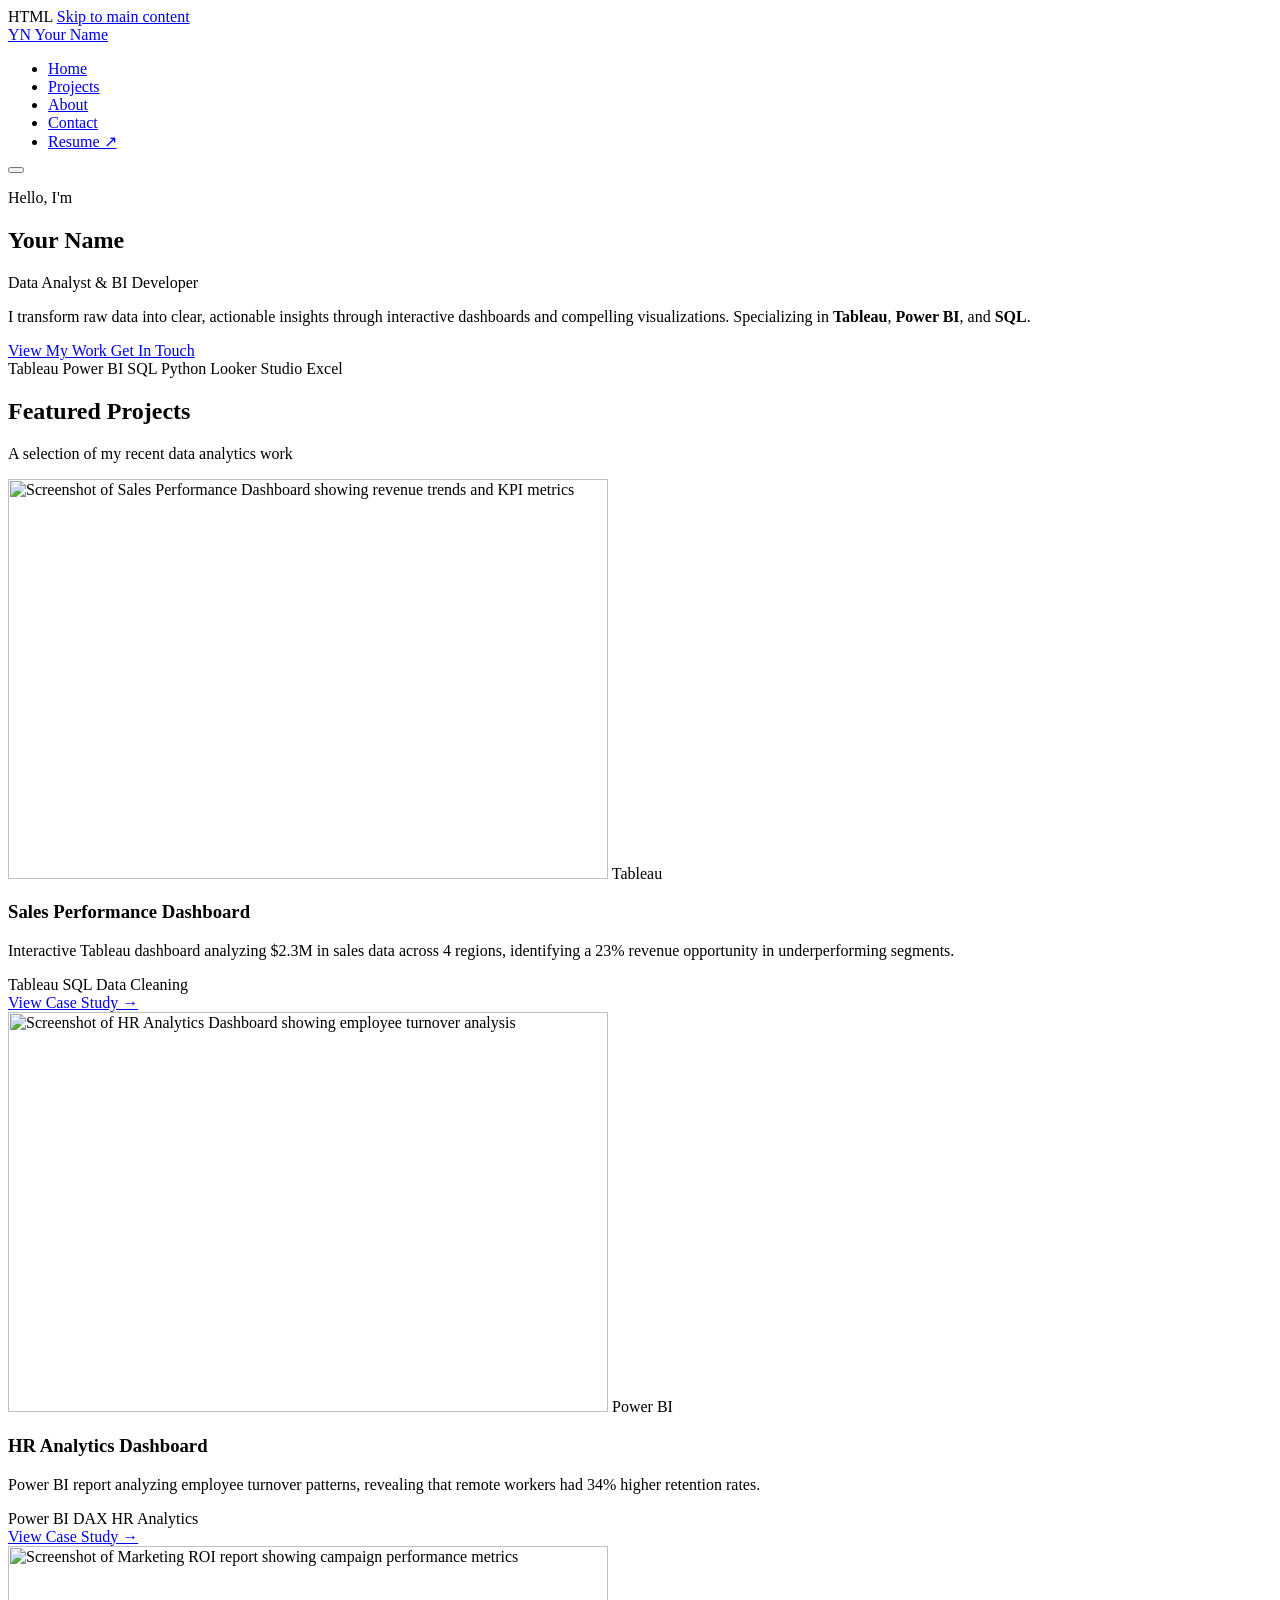
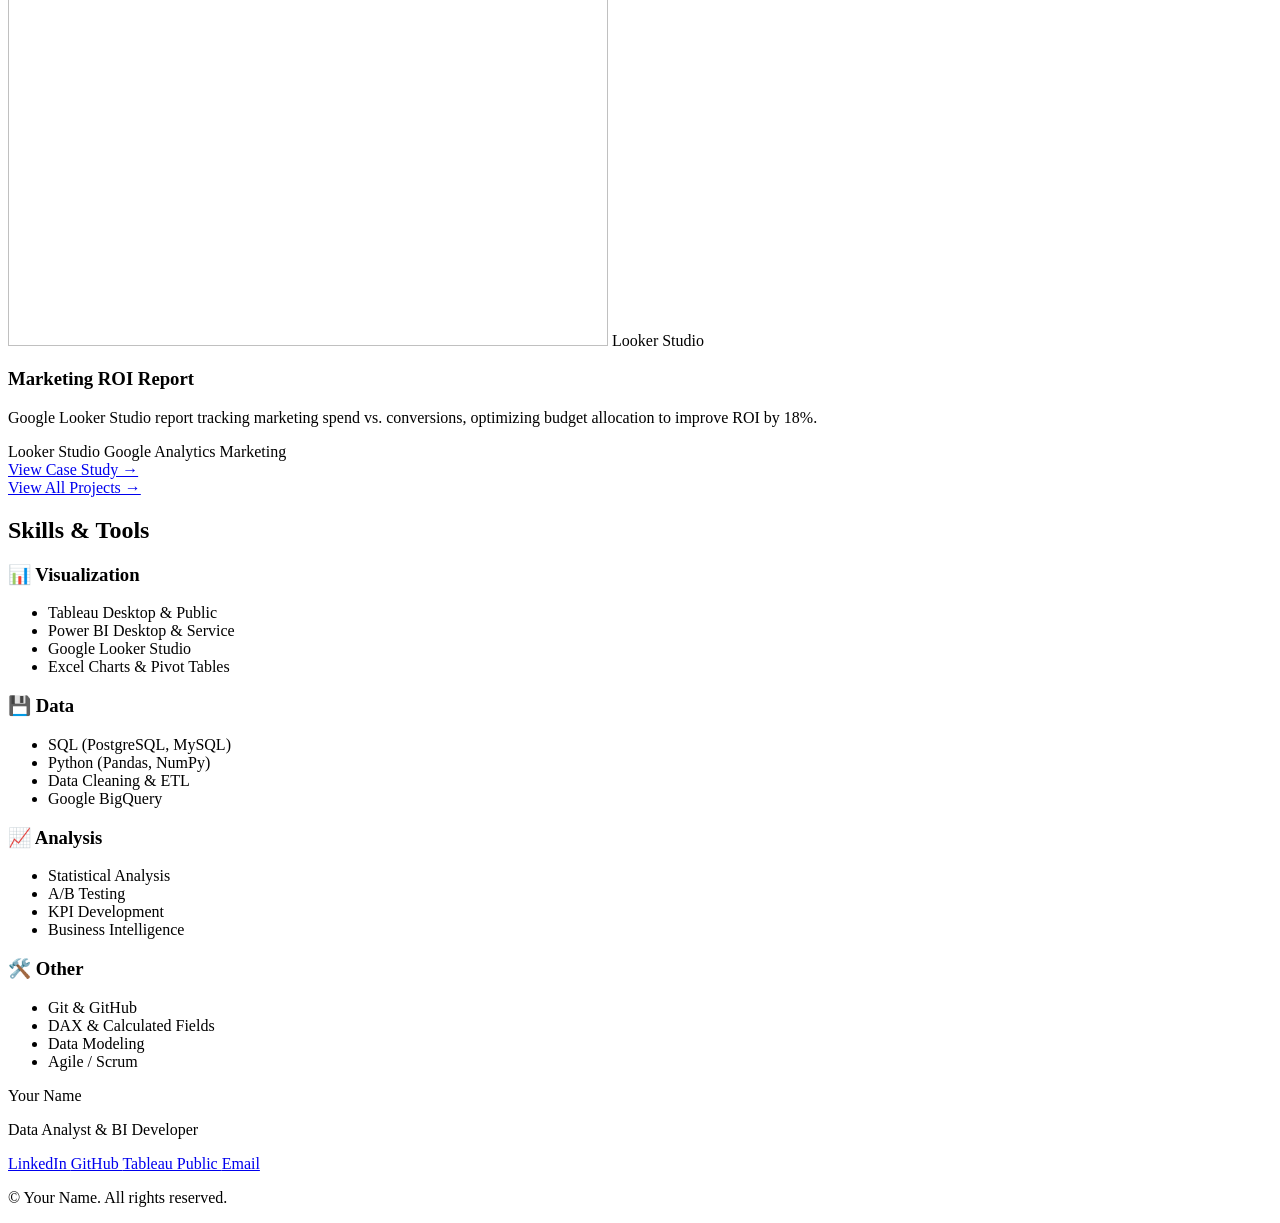
==== index.html @ 615056be "Changes5" ====
HTML

<!DOCTYPE html>
<html lang="en">
<head>
    <!-- ═══════════════════════════════════════════ -->
    <!-- CHARACTER ENCODING & VIEWPORT               -->
    <!-- ═══════════════════════════════════════════ -->
    <!-- 
      WHAT: Tells the browser how to read your text and 
            how to size the page on different screens.
      WHY:  Without UTF-8, special characters break.
            Without viewport, mobile phones show tiny text.
    -->
    <meta charset="UTF-8">
    <meta name="viewport" content="width=device-width, initial-scale=1.0">

    <!-- ═══════════════════════════════════════════ -->
    <!-- SECURITY HEADERS (from Step 6)              -->
    <!-- ═══════════════════════════════════════════ -->
    <meta http-equiv="Content-Security-Policy" content="
        default-src 'self';
        script-src 'self';
        style-src 'self' 'unsafe-inline' https://fonts.googleapis.com;
        font-src 'self' https://fonts.gstatic.com;
        img-src 'self' data: https:;
        frame-src https://public.tableau.com https://app.powerbi.com https://lookerstudio.google.com https://datastudio.google.com;
        connect-src 'self' https://formsubmit.co;
    ">
    <meta http-equiv="X-Content-Type-Options" content="nosniff">
    <meta name="Referrer-Policy" content="strict-origin-when-cross-origin">

    <!-- ═══════════════════════════════════════════ -->
    <!-- SEO (Search Engine Optimization)            -->
    <!-- ═══════════════════════════════════════════ -->
    <!--
      WHAT: Helps Google and LinkedIn understand your page.
      WHY:  When someone Googles your name or shares your link,
            this info determines what appears.
    -->
    <title>Your Name — Data Analytics Portfolio</title>
    <meta name="description" content="Data Analytics portfolio featuring 
        Tableau, Power BI, and Looker Studio dashboards. 
        Specializing in data visualization and business intelligence.">
    <meta name="author" content="Your Name">

    <!-- Open Graph tags (for LinkedIn/social media previews) -->
    <meta property="og:title" content="Your Name — Data Analytics Portfolio">
    <meta property="og:description" content="Data Analytics portfolio featuring 
        interactive dashboards and data visualizations.">
    <meta property="og:type" content="website">
    <meta property="og:url" content="https://yourusername.github.io/">
    <meta property="og:image" content="https://yourusername.github.io/images/profile/og-image.webp">

    <!-- ═══════════════════════════════════════════ -->
    <!-- FAVICON                                     -->
    <!-- ═══════════════════════════════════════════ -->
    <link rel="icon" type="image/x-icon" href="images/icons/favicon.ico">

    <!-- ═══════════════════════════════════════════ -->
    <!-- FONTS (Google Fonts — free)                 -->
    <!-- ═══════════════════════════════════════════ -->
    <!--
      WHAT: Professional fonts from Google's free CDN.
      WHY:  Default browser fonts look unprofessional.
      
      preconnect: Tells the browser to start connecting to
      Google's servers early, so fonts load faster.
    -->
    <link rel="preconnect" href="https://fonts.googleapis.com">
    <link rel="preconnect" href="https://fonts.gstatic.com" crossorigin>
    <link href="https://fonts.googleapis.com/css2?family=Inter:wght@300;400;500;600;700&family=JetBrains+Mono:wght@400;500&display=swap" rel="stylesheet">

    <!-- ═══════════════════════════════════════════ -->
    <!-- YOUR STYLESHEET                             -->
    <!-- ═══════════════════════════════════════════ -->
    <link rel="stylesheet" href="css/style.css">
</head>
<body>

    <!-- ═══════════════════════════════════════════ -->
    <!-- SKIP NAVIGATION LINK (Accessibility)        -->
    <!-- ═══════════════════════════════════════════ -->
    <!--
      WHAT: Hidden link that appears when Tab is pressed.
      WHY:  Screen reader users and keyboard-only users can
            skip the navigation and jump straight to content.
            This is an accessibility best practice (WCAG).
    -->
    <a href="#main-content" class="skip-link">Skip to main content</a>

    <!-- ═══════════════════════════════════════════ -->
    <!-- NAVIGATION BAR                              -->
    <!-- ═══════════════════════════════════════════ -->
    <!--
      WHAT: The menu bar at the top of every page.
      WHY:  Lets visitors navigate between pages.
      
      <nav> tag: Semantic HTML — tells screen readers 
      "this is navigation." Better than using <div>.
      
      aria-label: Tells screen readers what this nav is for.
    -->
    <nav class="navbar" aria-label="Main navigation">
        <div class="nav-container">
            <!-- Logo/Name -->
            <a href="index.html" class="nav-logo" aria-label="Home">
                <!-- You can use text or an SVG logo -->
                <span class="logo-text">YN</span>
                <span class="logo-full">Your Name</span>
            </a>

            <!-- Navigation Links -->
            <ul class="nav-links" id="navLinks">
                <li><a href="index.html" class="nav-link active" aria-current="page">Home</a></li>
                <li><a href="projects.html" class="nav-link">Projects</a></li>
                <li><a href="about.html" class="nav-link">About</a></li>
                <li><a href="contact.html" class="nav-link">Contact</a></li>
                <li>
                    <a href="docs/resume.pdf" class="nav-link nav-cta" 
                       target="_blank" 
                       rel="noopener noreferrer">
                        Resume ↗
                    </a>
                </li>
            </ul>

            <!-- 
              Mobile Menu Button (Hamburger)
              ──────────────────────────────
              WHAT: Three-line icon that appears on small screens.
              WHY:  Full navigation doesn't fit on phone screens.
              
              aria-expanded: Tells screen readers if menu is open/closed.
              aria-controls: Points to the element this button controls.
            -->
            <button class="nav-toggle" 
                    id="navToggle" 
                    aria-expanded="false" 
                    aria-controls="navLinks"
                    aria-label="Toggle navigation menu">
                <span class="hamburger-line"></span>
                <span class="hamburger-line"></span>
                <span class="hamburger-line"></span>
            </button>
        </div>
    </nav>

    <!-- ═══════════════════════════════════════════ -->
    <!-- HERO SECTION (Main Banner)                  -->
    <!-- ═══════════════════════════════════════════ -->
    <!--
      WHAT: The large, eye-catching section at the top.
      WHY:  First impression — visitors decide in 3 seconds 
            whether to stay or leave.
      
      id="main-content": This is where the skip-link jumps to.
    -->
    <main id="main-content">
        <section class="hero" aria-label="Introduction">
            <div class="hero-container">
                <div class="hero-content">
                    <!-- Greeting with subtle animation -->
                    <p class="hero-greeting">Hello, I'm</p>

                    <!-- Your name — the biggest text on the page -->
                    <h1 class="hero-title">Your Name</h1>

                    <!-- Your role/tagline -->
                    <p class="hero-subtitle">
                        Data Analyst & BI Developer
                    </p>

                    <!-- Brief description -->
                    <p class="hero-description">
                        I transform raw data into clear, actionable insights 
                        through interactive dashboards and compelling 
                        visualizations. Specializing in 
                        <strong>Tableau</strong>, <strong>Power BI</strong>, 
                        and <strong>SQL</strong>.
                    </p>

                    <!-- Call-to-action buttons -->
                    <div class="hero-buttons">
                        <a href="projects.html" class="btn btn-primary">
                            View My Work
                        </a>
                        <a href="contact.html" class="btn btn-secondary">
                            Get In Touch
                        </a>
                    </div>

                    <!-- Tool badges -->
                    <div class="hero-tools" aria-label="Tools I use">
                        <span class="tool-badge">Tableau</span>
                        <span class="tool-badge">Power BI</span>
                        <span class="tool-badge">SQL</span>
                        <span class="tool-badge">Python</span>
                        <span class="tool-badge">Looker Studio</span>
                        <span class="tool-badge">Excel</span>
                    </div>
                </div>
            </div>
        </section>

        <!-- ═══════════════════════════════════════════ -->
        <!-- FEATURED PROJECTS SECTION                   -->
        <!-- ═══════════════════════════════════════════ -->
        <!--
          WHAT: Preview cards of your best 3 projects.
          WHY:  Gives visitors a quick taste without 
                having to navigate to the projects page.
        -->
        <section class="featured-projects" aria-label="Featured projects">
            <div class="section-container">
                <h2 class="section-title">Featured Projects</h2>
                <p class="section-subtitle">
                    A selection of my recent data analytics work
                </p>

                <div class="projects-grid">
                    <!-- PROJECT CARD 1 -->
                    <article class="project-card">
                        <div class="card-image">
                            <img src="images/projects/project1-thumb.webp" 
                                 alt="Screenshot of Sales Performance Dashboard 
                                      showing revenue trends and KPI metrics"
                                 loading="lazy"
                                 width="600" 
                                 height="400">
                            <!--
                              loading="lazy": Don't load image until user 
                              scrolls near it. Saves bandwidth.
                              
                              width/height: Prevents layout shift while 
                              image loads. Browser reserves space.
                              
                              alt: Descriptive text for screen readers 
                              and when images fail to load. Be specific!
                            -->
                            <span class="card-tool-tag">Tableau</span>
                        </div>
                        <div class="card-content">
                            <h3 class="card-title">Sales Performance Dashboard</h3>
                            <p class="card-description">
                                Interactive Tableau dashboard analyzing $2.3M in 
                                sales data across 4 regions, identifying a 23% 
                                revenue opportunity in underperforming segments.
                            </p>
                            <div class="card-tags">
                                <span class="tag">Tableau</span>
                                <span class="tag">SQL</span>
                                <span class="tag">Data Cleaning</span>
                            </div>
                            <a href="projects.html#project-sales" 
                               class="card-link">
                                View Case Study →
                            </a>
                        </div>
                    </article>

                    <!-- PROJECT CARD 2 -->
                    <article class="project-card">
                        <div class="card-image">
                            <img src="images/projects/project2-thumb.webp" 
                                 alt="Screenshot of HR Analytics Dashboard 
                                      showing employee turnover analysis"
                                 loading="lazy"
                                 width="600" 
                                 height="400">
                            <span class="card-tool-tag">Power BI</span>
                        </div>
                        <div class="card-content">
                            <h3 class="card-title">HR Analytics Dashboard</h3>
                            <p class="card-description">
                                Power BI report analyzing employee turnover 
                                patterns, revealing that remote workers had 
                                34% higher retention rates.
                            </p>
                            <div class="card-tags">
                                <span class="tag">Power BI</span>
                                <span class="tag">DAX</span>
                                <span class="tag">HR Analytics</span>
                            </div>
                            <a href="projects.html#project-hr" 
                               class="card-link">
                                View Case Study →
                            </a>
                        </div>
                    </article>

                    <!-- PROJECT CARD 3 -->
                    <article class="project-card">
                        <div class="card-image">
                            <img src="images/projects/project3-thumb.webp" 
                                 alt="Screenshot of Marketing ROI report 
                                      showing campaign performance metrics"
                                 loading="lazy"
                                 width="600" 
                                 height="400">
                            <span class="card-tool-tag">Looker Studio</span>
                        </div>
                        <div class="card-content">
                            <h3 class="card-title">Marketing ROI Report</h3>
                            <p class="card-description">
                                Google Looker Studio report tracking marketing 
                                spend vs. conversions, optimizing budget 
                                allocation to improve ROI by 18%.
                            </p>
                            <div class="card-tags">
                                <span class="tag">Looker Studio</span>
                                <span class="tag">Google Analytics</span>
                                <span class="tag">Marketing</span>
                            </div>
                            <a href="projects.html#project-marketing" 
                               class="card-link">
                                View Case Study →
                            </a>
                        </div>
                    </article>
                </div>

                <!-- Link to see all projects -->
                <div class="section-cta">
                    <a href="projects.html" class="btn btn-outline">
                        View All Projects →
                    </a>
                </div>
            </div>
        </section>

        <!-- ═══════════════════════════════════════════ -->
        <!-- SKILLS SECTION                              -->
        <!-- ═══════════════════════════════════════════ -->
        <section class="skills" aria-label="Technical skills">
            <div class="section-container">
                <h2 class="section-title">Skills & Tools</h2>

                <div class="skills-grid">
                    <div class="skill-category">
                        <h3>📊 Visualization</h3>
                        <ul>
                            <li>Tableau Desktop & Public</li>
                            <li>Power BI Desktop & Service</li>
                            <li>Google Looker Studio</li>
                            <li>Excel Charts & Pivot Tables</li>
                        </ul>
                    </div>

                    <div class="skill-category">
                        <h3>💾 Data</h3>
                        <ul>
                            <li>SQL (PostgreSQL, MySQL)</li>
                            <li>Python (Pandas, NumPy)</li>
                            <li>Data Cleaning & ETL</li>
                            <li>Google BigQuery</li>
                        </ul>
                    </div>

                    <div class="skill-category">
                        <h3>📈 Analysis</h3>
                        <ul>
                            <li>Statistical Analysis</li>
                            <li>A/B Testing</li>
                            <li>KPI Development</li>
                            <li>Business Intelligence</li>
                        </ul>
                    </div>

                    <div class="skill-category">
                        <h3>🛠️ Other</h3>
                        <ul>
                            <li>Git & GitHub</li>
                            <li>DAX & Calculated Fields</li>
                            <li>Data Modeling</li>
                            <li>Agile / Scrum</li>
                        </ul>
                    </div>
                </div>
            </div>
        </section>
    </main>

    <!-- ═══════════════════════════════════════════ -->
    <!-- FOOTER                                      -->
    <!-- ═══════════════════════════════════════════ -->
    <footer class="footer" aria-label="Footer">
        <div class="footer-container">
            <div class="footer-content">
                <p class="footer-name">Your Name</p>
                <p class="footer-role">Data Analyst & BI Developer</p>
            </div>

            <div class="footer-links">
                <!--
                  rel="noopener noreferrer"
                  ─────────────────────────
                  WHAT: Security attributes for external links.
                  WHY:  
                  - noopener: Prevents the linked page from accessing 
                    your page via JavaScript (window.opener attack).
                  - noreferrer: Prevents sending your URL as referrer 
                    (privacy protection).
                  ALWAYS use these on target="_blank" links!
                -->
                <a href="https://linkedin.com/in/yourprofile" 
                   target="_blank" 
                   rel="noopener noreferrer"
                   aria-label="LinkedIn Profile">
                    LinkedIn
                </a>
                <a href="https://github.com/yourusername" 
                   target="_blank" 
                   rel="noopener noreferrer"
                   aria-label="GitHub Profile">
                    GitHub
                </a>
                <a href="https://public.tableau.com/app/profile/yourprofile" 
                   target="_blank" 
                   rel="noopener noreferrer"
                   aria-label="Tableau Public Profile">
                    Tableau Public
                </a>
                <a href="mailto:your-email@example.com" 
                   aria-label="Send email">
                    Email
                </a>
            </div>

            <p class="footer-copyright">
                © <span id="currentYear"></span> Your Name. All rights reserved.
            </p>
        </div>
    </footer>

    <!-- ═══════════════════════════════════════════ -->
    <!-- JAVASCRIPT (loaded at end for performance)  -->
    <!-- ═══════════════════════════════════════════ -->
    <!--
      WHAT: Load JS file at the bottom of body.
      WHY:  HTML loads top-to-bottom. If JS is in <head>, 
            the page appears blank while JS downloads.
            Putting it at the bottom lets HTML/CSS render 
            first, so users see content immediately.
    -->
    <script src="js/main.js"></script>
</body>
</html>
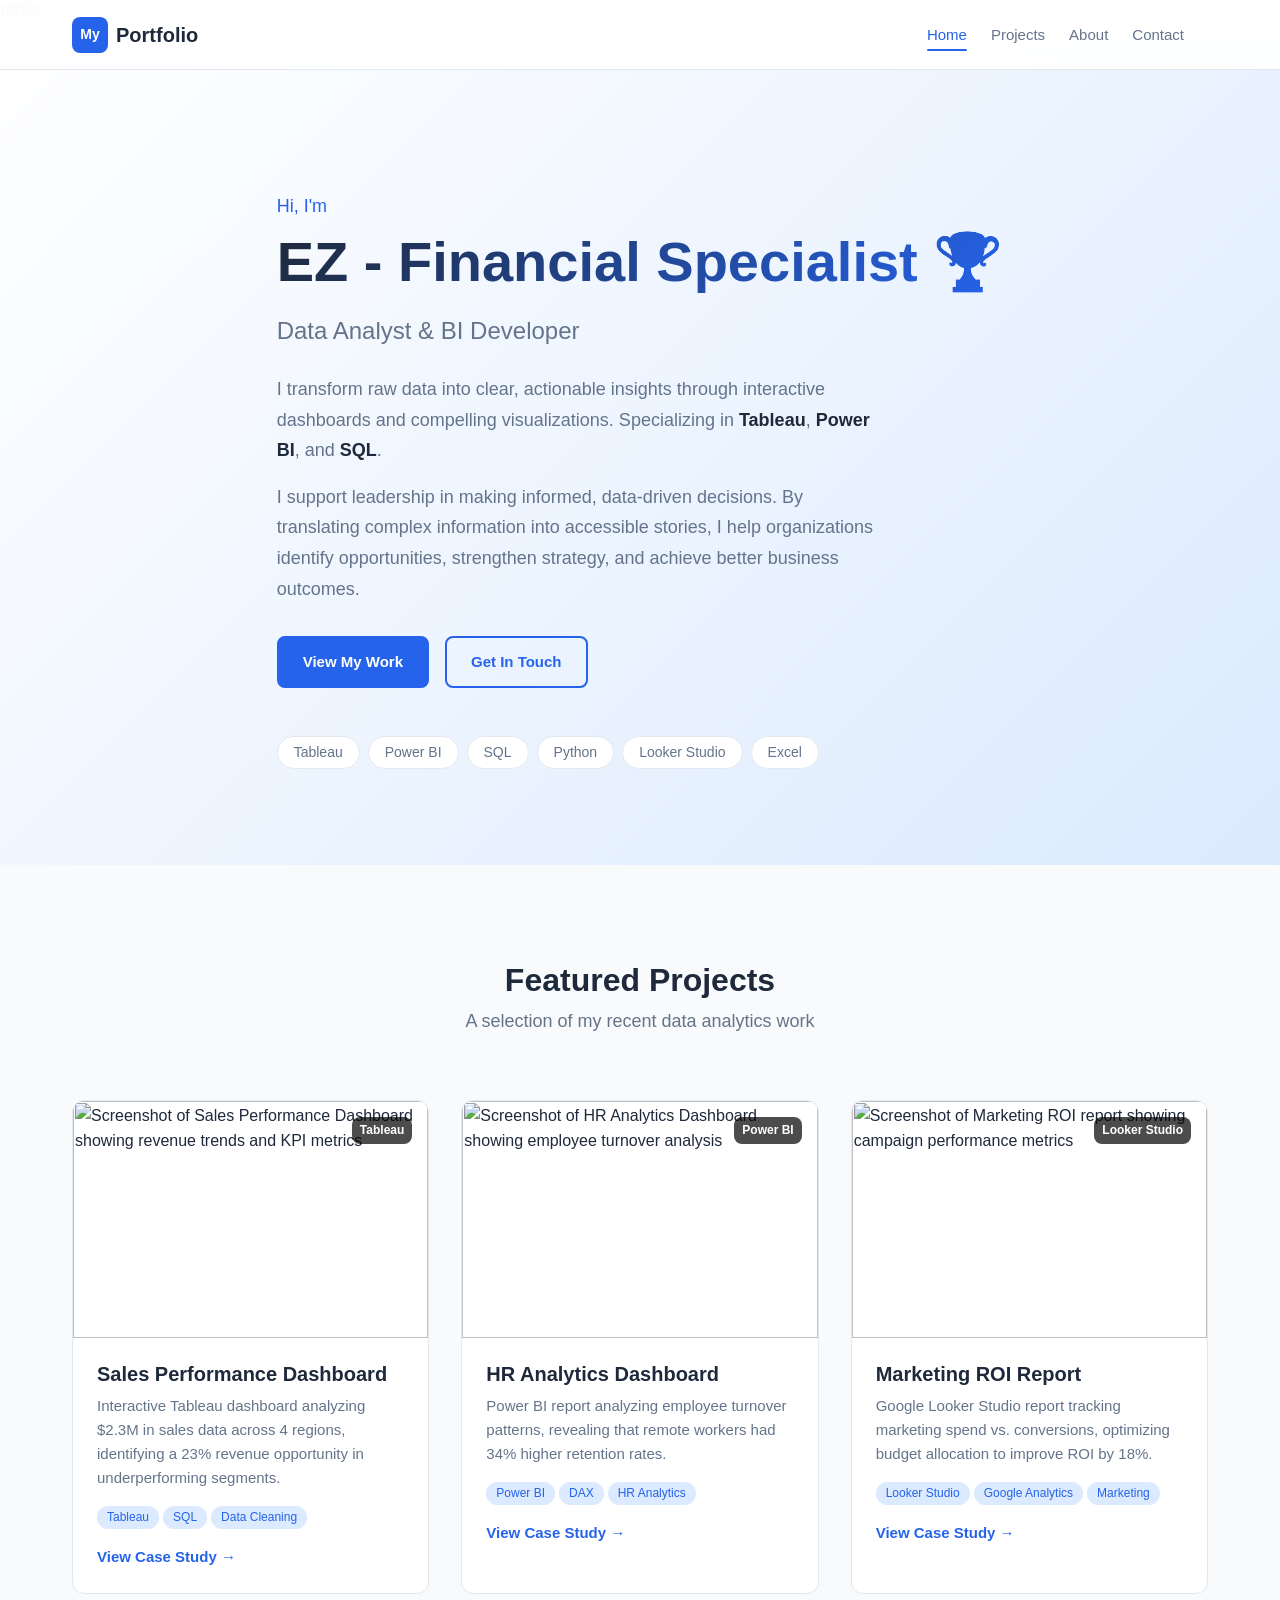
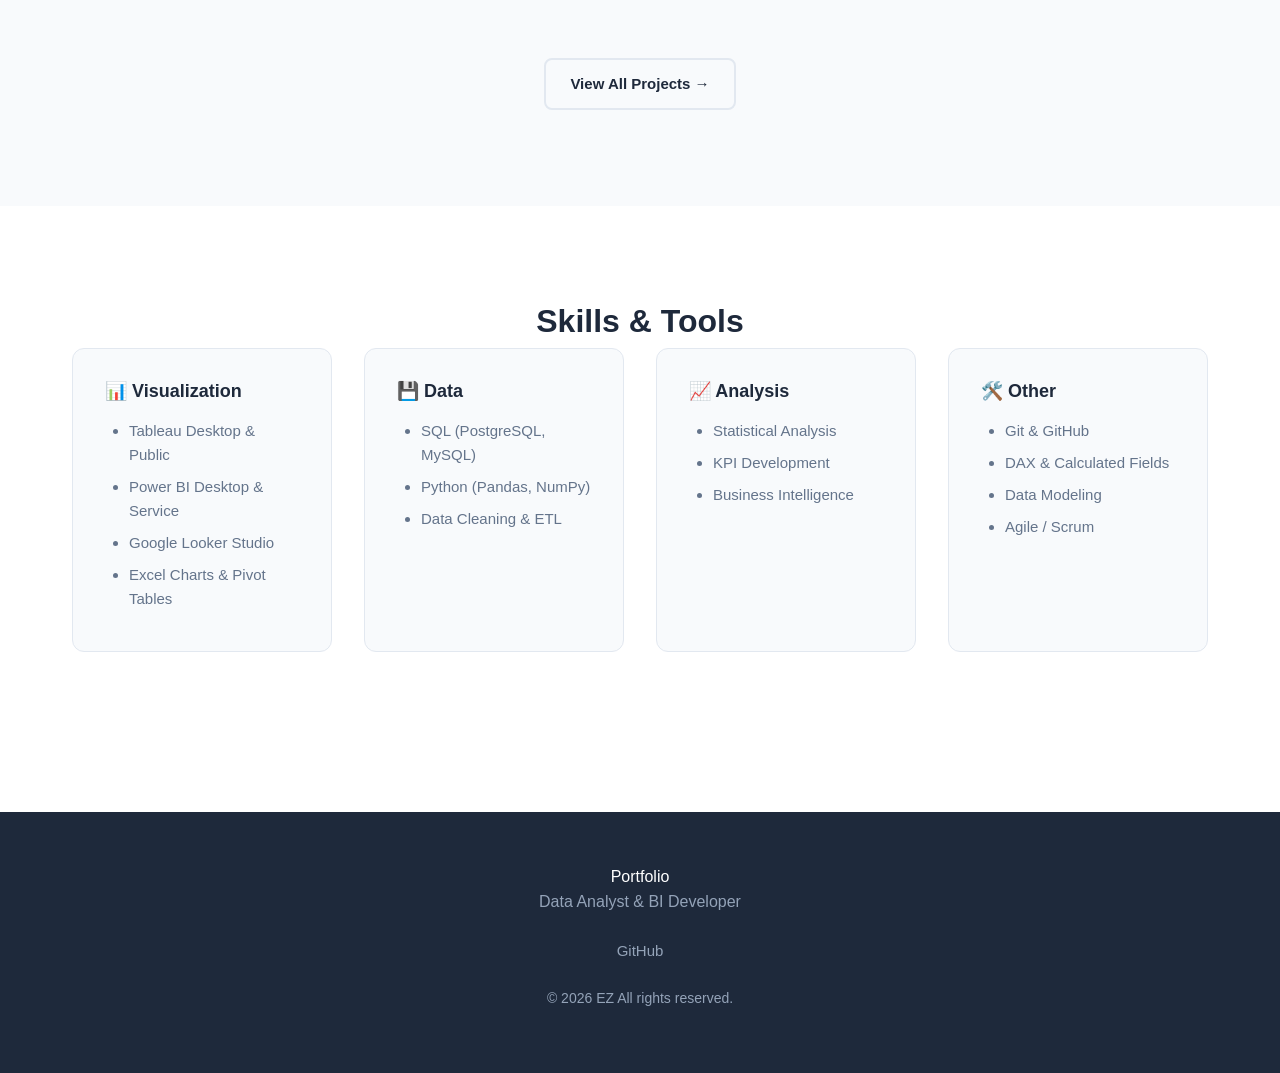
==== commit d628b151: "Commit18" ====
--- a/index.html
+++ b/index.html
@@ -14,6 +14,7 @@
     -->
     <meta charset="UTF-8">
     <meta name="viewport" content="width=device-width, initial-scale=1.0">
+    
 
     <!-- ═══════════════════════════════════════════ -->
     <!-- SECURITY HEADERS (from Step 6)              -->
@@ -38,24 +39,27 @@
       WHY:  When someone Googles your name or shares your link,
             this info determines what appears.
     -->
-    <title>Your Name — Data Analytics Portfolio</title>
+    <title>EZ Data Analyst </Data> — Data Analytics Portfolio</title>
     <meta name="description" content="Data Analytics portfolio featuring 
         Tableau, Power BI, and Looker Studio dashboards. 
         Specializing in data visualization and business intelligence.">
-    <meta name="author" content="Your Name">
+    <meta name="author" content="EZ - Financial Specialist">
 
     <!-- Open Graph tags (for LinkedIn/social media previews) -->
-    <meta property="og:title" content="Your Name — Data Analytics Portfolio">
+    <meta property="og:title" content="EZ - Financial Specialist — Data Analytics Portfolio">
     <meta property="og:description" content="Data Analytics portfolio featuring 
         interactive dashboards and data visualizations.">
     <meta property="og:type" content="website">
-    <meta property="og:url" content="https://yourusername.github.io/">
-    <meta property="og:image" content="https://yourusername.github.io/images/profile/og-image.webp">
+    <meta property="og:url" content="https://github.com/Gecko1-F/Data-Analysis-Portfolio/">
+    <meta property="og:image" content="https://github.com/Gecko1-F/Data-Analysis-Portfolio/images/profile/DB.webp">
 
     <!-- ═══════════════════════════════════════════ -->
     <!-- FAVICON                                     -->
     <!-- ═══════════════════════════════════════════ -->
-    <link rel="icon" type="image/x-icon" href="images/icons/favicon.ico">
+    <link rel="apple-touch-icon" sizes="180x180" href="/apple-touch-icon.png">
+    <link rel="icon" type="image/png" sizes="32x32" href="/favicon-32x32.png">
+    <link rel="icon" type="image/png" sizes="16x16" href="/favicon-16x16.png">
+    <link rel="manifest" href="/site.webmanifest">
 
     <!-- ═══════════════════════════════════════════ -->
     <!-- FONTS (Google Fonts — free)                 -->
@@ -106,8 +110,8 @@
             <!-- Logo/Name -->
             <a href="index.html" class="nav-logo" aria-label="Home">
                 <!-- You can use text or an SVG logo -->
-                <span class="logo-text">YN</span>
-                <span class="logo-full">Your Name</span>
+                <span class="logo-text">My</span>
+                <span class="logo-full"> Portfolio  </span>
             </a>
 
             <!-- Navigation Links -->
@@ -117,10 +121,10 @@
                 <li><a href="about.html" class="nav-link">About</a></li>
                 <li><a href="contact.html" class="nav-link">Contact</a></li>
                 <li>
-                    <a href="docs/resume.pdf" class="nav-link nav-cta" 
+                  <!-  <a href="docs/resume.pdf" class="nav-link nav-cta" 
                        target="_blank" 
                        rel="noopener noreferrer">
-                        Resume ↗
+                     <!-   Resume ↗
                     </a>
                 </li>
             </ul>
@@ -161,10 +165,10 @@
             <div class="hero-container">
                 <div class="hero-content">
                     <!-- Greeting with subtle animation -->
-                    <p class="hero-greeting">Hello, I'm</p>
+                    <p class="hero-greeting">Hi, I'm</p>
 
                     <!-- Your name — the biggest text on the page -->
-                    <h1 class="hero-title">Your Name</h1>
+                    <h1 class="hero-title">EZ - Financial Specialist 🏆</h1>
 
                     <!-- Your role/tagline -->
                     <p class="hero-subtitle">
@@ -172,13 +176,12 @@
                     </p>
 
                     <!-- Brief description -->
-                    <p class="hero-description">
-                        I transform raw data into clear, actionable insights 
-                        through interactive dashboards and compelling 
-                        visualizations. Specializing in 
-                        <strong>Tableau</strong>, <strong>Power BI</strong>, 
-                        and <strong>SQL</strong>.
-                    </p>
+                    <div class="hero-description">
+    <p>I transform raw data into clear, actionable insights through interactive dashboards and compelling visualizations. Specializing in <strong>Tableau</strong>, <strong>Power BI</strong>, and <strong>SQL</strong>.</p>
+    
+    <p>I support leadership in making informed, data-driven decisions. By translating complex information into accessible stories, I help organizations identify opportunities, strengthen strategy, and achieve better business outcomes.</p>
+</div>
+
 
                     <!-- Call-to-action buttons -->
                     <div class="hero-buttons">
@@ -353,7 +356,7 @@
                             <li>SQL (PostgreSQL, MySQL)</li>
                             <li>Python (Pandas, NumPy)</li>
                             <li>Data Cleaning & ETL</li>
-                            <li>Google BigQuery</li>
+                           
                         </ul>
                     </div>
 
@@ -361,7 +364,6 @@
                         <h3>📈 Analysis</h3>
                         <ul>
                             <li>Statistical Analysis</li>
-                            <li>A/B Testing</li>
                             <li>KPI Development</li>
                             <li>Business Intelligence</li>
                         </ul>
@@ -387,7 +389,7 @@
     <footer class="footer" aria-label="Footer">
         <div class="footer-container">
             <div class="footer-content">
-                <p class="footer-name">Your Name</p>
+                <p class="footer-name"></p> Portfolio
                 <p class="footer-role">Data Analyst & BI Developer</p>
             </div>
 
@@ -403,18 +405,13 @@
                     (privacy protection).
                   ALWAYS use these on target="_blank" links!
                 -->
-                <a href="https://linkedin.com/in/yourprofile" 
-                   target="_blank" 
-                   rel="noopener noreferrer"
-                   aria-label="LinkedIn Profile">
-                    LinkedIn
-                </a>
-                <a href="https://github.com/yourusername" 
+                
+                <a href="https://github.com/Gecko1-F/Data-Analysis-Portfolio/" 
                    target="_blank" 
                    rel="noopener noreferrer"
                    aria-label="GitHub Profile">
                     GitHub
-                </a>
+               <!-- </a>
                 <a href="https://public.tableau.com/app/profile/yourprofile" 
                    target="_blank" 
                    rel="noopener noreferrer"
@@ -423,12 +420,12 @@
                 </a>
                 <a href="mailto:your-email@example.com" 
                    aria-label="Send email">
-                    Email
+                    Email-->
                 </a>
             </div>
 
             <p class="footer-copyright">
-                © <span id="currentYear"></span> Your Name. All rights reserved.
+                © <span id="currentYear"></span> EZ All rights reserved.
             </p>
         </div>
     </footer>
--- a/css/style.css
+++ b/css/style.css
@@ -0,0 +1,1177 @@
+/* ═══════════════════════════════════════════════════════════
+   PORTFOLIO STYLESHEET
+   ═══════════════════════════════════════════════════════════
+   
+   TABLE OF CONTENTS:
+   1. CSS Variables (Design Tokens)
+   2. Reset & Base Styles
+   3. Typography
+   4. Layout Utilities
+   5. Skip Link (Accessibility)
+   6. Navigation
+   7. Hero Section
+   8. Project Cards
+   9. Project Detail / Case Study
+   10. Dashboard Embeds
+   11. Skills Section
+   12. About Page
+   13. Contact Page & Form
+   14. Footer
+   15. Buttons
+   16. Responsive Design (Media Queries)
+   17. Animations
+   18. Print Styles
+   ═══════════════════════════════════════════════════════════ */
+
+
+/* ─────────────────────────────────────────────────────────
+   1. CSS VARIABLES (Design Tokens)
+   ─────────────────────────────────────────────────────────
+   WHAT: Variables that store your design values in one place.
+   WHY:  Change a color here → it updates EVERYWHERE automatically.
+         This makes redesigns and dark mode trivially easy.
+   
+   HOW:  var(--variable-name) is used throughout the stylesheet.
+         :root means "the whole document."
+*/
+:root {
+    /* Colors — Professional Blue Theme */
+    --color-primary: #2563eb;        /* Main brand blue */
+    --color-primary-dark: #1d4ed8;   /* Darker blue for hover */
+    --color-primary-light: #dbeafe;  /* Very light blue for backgrounds */
+    
+    --color-text: #1e293b;           /* Main text color (near-black) */
+    --color-text-light: #64748b;     /* Secondary text (gray) */
+    --color-text-lighter: #94a3b8;   /* Even lighter text */
+    
+    --color-bg: #ffffff;             /* Page background */
+    --color-bg-alt: #f8fafc;         /* Alternating section background */
+    --color-bg-card: #ffffff;        /* Card background */
+    
+    --color-border: #e2e8f0;         /* Border color */
+    --color-border-hover: #cbd5e1;   /* Border on hover */
+    
+    --color-success: #16a34a;        /* Green for success messages */
+    --color-error: #dc2626;          /* Red for errors */
+    
+    /* Typography */
+    --font-main: 'Inter', -apple-system, BlinkMacSystemFont, 
+                 'Segoe UI', Roboto, sans-serif;
+    --font-mono: 'JetBrains Mono', 'Fira Code', monospace;
+    
+    /* Spacing Scale (consistent spacing system) */
+    --space-xs: 0.25rem;   /* 4px */
+    --space-sm: 0.5rem;    /* 8px */
+    --space-md: 1rem;       /* 16px */
+    --space-lg: 1.5rem;     /* 24px */
+    --space-xl: 2rem;       /* 32px */
+    --space-2xl: 3rem;      /* 48px */
+    --space-3xl: 4rem;      /* 64px */
+    --space-4xl: 6rem;      /* 96px */
+    
+    /* Layout */
+    --max-width: 1200px;           /* Max content width */
+    --nav-height: 70px;            /* Fixed navbar height */
+    --border-radius: 8px;          /* Standard corner rounding */
+    --border-radius-lg: 12px;      /* Larger corner rounding */
+    
+    /* Shadows */
+    --shadow-sm: 0 1px 2px rgba(0, 0, 0, 0.05);
+    --shadow-md: 0 4px 6px -1px rgba(0, 0, 0, 0.1);
+    --shadow-lg: 0 10px 15px -3px rgba(0, 0, 0, 0.1);
+    --shadow-xl: 0 20px 25px -5px rgba(0, 0, 0, 0.1);
+    
+    /* Transitions */
+    --transition-fast: 150ms ease;
+    --transition-normal: 250ms ease;
+    --transition-slow: 350ms ease;
+}
+
+
+/* ─────────────────────────────────────────────────────────
+   2. RESET & BASE STYLES
+   ─────────────────────────────────────────────────────────
+   WHAT: Removes inconsistent default browser styles and 
+         sets a clean foundation.
+   WHY:  Every browser (Chrome, Firefox, Safari) has different 
+         default margins, paddings, and font sizes. This 
+         normalizes everything so your site looks the same 
+         everywhere.
+*/
+*,
+*::before,
+*::after {
+    margin: 0;
+    padding: 0;
+    box-sizing: border-box;
+    /* 
+      box-sizing: border-box
+      WHAT: Makes width/height include padding and border.
+      WHY:  Without it, a "300px wide" box with 20px padding 
+            becomes 340px total. With border-box, it stays 300px.
+            This makes layouts MUCH more predictable.
+    */
+}
+
+html {
+    scroll-behavior: smooth;
+    /* 
+      WHAT: Smooth scrolling when clicking anchor links.
+      WHY:  Instead of jumping instantly to #project-sales, 
+            it smoothly scrolls there. Better user experience.
+    */
+    scroll-padding-top: var(--nav-height);
+    /* 
+      WHAT: Offset for fixed navbar when scrolling to anchors.
+      WHY:  Without this, the navbar covers the top of the 
+            section when you jump to an anchor link.
+    */
+}
+
+body {
+    font-family: var(--font-main);
+    font-size: 1rem;              /* 16px */
+    line-height: 1.6;             /* 1.6× the font size = comfortable reading */
+    color: var(--color-text);
+    background-color: var(--color-bg);
+    -webkit-font-smoothing: antialiased;
+    -moz-osx-font-smoothing: grayscale;
+    /* 
+      Font smoothing: Makes text render more crisply on Mac/Windows.
+    */
+}
+
+img {
+    max-width: 100%;     /* Images never overflow their container */
+    height: auto;        /* Maintain aspect ratio */
+    display: block;      /* Remove mysterious bottom gap */
+}
+
+a {
+    color: var(--color-primary);
+    text-decoration: none;
+    transition: color var(--transition-fast);
+}
+
+a:hover {
+    color: var(--color-primary-dark);
+}
+
+/* Focus styles for keyboard navigation (Accessibility) */
+a:focus-visible,
+button:focus-visible,
+input:focus-visible,
+textarea:focus-visible {
+    outline: 2px solid var(--color-primary);
+    outline-offset: 2px;
+    /* 
+      :focus-visible vs :focus
+      WHAT: Only shows outline when user is using keyboard (Tab key).
+      WHY:  Mouse users don't need to see the focus ring, 
+            but keyboard users absolutely do. Best of both worlds.
+    */
+}
+
+ul, ol {
+    list-style: none;    /* Remove default bullets/numbers */
+}
+
+
+/* ─────────────────────────────────────────────────────────
+   3. TYPOGRAPHY
+   ───────────────────────────────────────────────────────── */
+h1, h2, h3, h4 {
+    line-height: 1.2;
+    font-weight: 600;
+    color: var(--color-text);
+}
+
+h1 { font-size: 2.5rem; }     /* 40px */
+h2 { font-size: 2rem; }       /* 32px */
+h3 { font-size: 1.5rem; }     /* 24px */
+h4 { font-size: 1.125rem; }   /* 18px */
+
+p {
+    margin-bottom: var(--space-md);
+    color: var(--color-text-light);
+}
+
+strong {
+    color: var(--color-text);
+    font-weight: 600;
+}
+
+
+/* ─────────────────────────────────────────────────────────
+   4. LAYOUT UTILITIES
+   ───────────────────────────────────────────────────────── */
+.section-container {
+    max-width: var(--max-width);
+    margin: 0 auto;              /* Center horizontally */
+    padding: 0 var(--space-xl);  /* Side padding on mobile */
+}
+
+.section-title {
+    text-align: center;
+    margin-bottom: var(--space-sm);
+}
+
+.section-subtitle {
+    text-align: center;
+    color: var(--color-text-light);
+    margin-bottom: var(--space-3xl);
+    font-size: 1.125rem;
+}
+
+.section-cta {
+    text-align: center;
+    margin-top: var(--space-3xl);
+}
+
+
+/* ─────────────────────────────────────────────────────────
+   5. SKIP LINK (Accessibility)
+   ───────────────────────────────────────────────────────── */
+.skip-link {
+    position: absolute;
+    top: -100%;
+    left: var(--space-md);
+    background: var(--color-primary);
+    color: white;
+    padding: var(--space-sm) var(--space-md);
+    border-radius: var(--border-radius);
+    z-index: 1000;
+    font-weight: 500;
+}
+
+.skip-link:focus {
+    top: var(--space-md);
+    color: white;
+}
+
+
+/* ─────────────────────────────────────────────────────────
+   6. NAVIGATION
+   ───────────────────────────────────────────────────────── */
+.navbar {
+    position: fixed;           /* Stays at top when scrolling */
+    top: 0;
+    left: 0;
+    right: 0;
+    height: var(--nav-height);
+    background: rgba(255, 255, 255, 0.95);
+    backdrop-filter: blur(10px);
+    /* 
+      backdrop-filter: blur
+      WHAT: Blurs the content behind the navbar.
+      WHY:  Creates a modern "frosted glass" effect.
+            Content scrolling behind is slightly visible but blurred.
+    */
+    border-bottom: 1px solid var(--color-border);
+    z-index: 100;              /* Stays above all other content */
+    transition: box-shadow var(--transition-normal);
+}
+
+.navbar.scrolled {
+    box-shadow: var(--shadow-md);
+}
+
+.nav-container {
+    max-width: var(--max-width);
+    margin: 0 auto;
+    padding: 0 var(--space-xl);
+    height: 100%;
+    display: flex;
+    align-items: center;
+    justify-content: space-between;
+}
+
+.nav-logo {
+    display: flex;
+    align-items: center;
+    gap: var(--space-sm);
+    font-weight: 700;
+    font-size: 1.25rem;
+    color: var(--color-text);
+}
+
+.nav-logo:hover {
+    color: var(--color-primary);
+}
+
+.logo-text {
+    background: var(--color-primary);
+    color: white;
+    width: 36px;
+    height: 36px;
+    border-radius: 8px;
+    display: flex;
+    align-items: center;
+    justify-content: center;
+    font-size: 0.875rem;
+    font-weight: 700;
+}
+
+.nav-links {
+    display: flex;
+    align-items: center;
+    gap: var(--space-lg);
+}
+
+.nav-link {
+    font-size: 0.9375rem;
+    font-weight: 500;
+    color: var(--color-text-light);
+    position: relative;
+    padding: var(--space-xs) 0;
+}
+
+.nav-link:hover,
+.nav-link.active {
+    color: var(--color-primary);
+}
+
+/* Active page indicator line */
+.nav-link.active::after {
+    content: '';
+    position: absolute;
+    bottom: -4px;
+    left: 0;
+    right: 0;
+    height: 2px;
+    background: var(--color-primary);
+    border-radius: 1px;
+}
+
+.nav-cta {
+    background: var(--color-primary);
+    color: white !important;
+    padding: var(--space-sm) var(--space-md) !important;
+    border-radius: var(--border-radius);
+    font-size: 0.875rem;
+}
+
+.nav-cta:hover {
+    background: var(--color-primary-dark);
+    color: white !important;
+}
+
+/* Hamburger button (hidden on desktop) */
+.nav-toggle {
+    display: none;
+    background: none;
+    border: none;
+    cursor: pointer;
+    padding: var(--space-sm);
+    flex-direction: column;
+    gap: 5px;
+}
+
+.hamburger-line {
+    display: block;
+    width: 24px;
+    height: 2px;
+    background: var(--color-text);
+    border-radius: 1px;
+    transition: transform var(--transition-normal), 
+                opacity var(--transition-normal);
+}
+
+
+/* ─────────────────────────────────────────────────────────
+   7. HERO SECTION
+   ───────────────────────────────────────────────────────── */
+.hero {
+    min-height: 90vh;
+    display: flex;
+    align-items: center;
+    padding-top: var(--nav-height);
+    background: linear-gradient(135deg, var(--color-bg) 0%, var(--color-primary-light) 100%);
+}
+
+.hero-container {
+    max-width: var(--max-width);
+    margin: 0 auto;
+    padding: var(--space-4xl) var(--space-xl);
+}
+
+.hero-greeting {
+    font-size: 1.125rem;
+    color: var(--color-primary);
+    font-weight: 500;
+    margin-bottom: var(--space-sm);
+}
+
+.hero-title {
+    font-size: 3.5rem;
+    font-weight: 700;
+    margin-bottom: var(--space-md);
+    background: linear-gradient(135deg, var(--color-text) 0%, var(--color-primary) 100%);
+    -webkit-background-clip: text;
+    -webkit-text-fill-color: transparent;
+    background-clip: text;
+}
+
+.hero-subtitle {
+    font-size: 1.5rem;
+    color: var(--color-text-light);
+    font-weight: 400;
+    margin-bottom: var(--space-lg);
+}
+
+.hero-description {
+    font-size: 1.125rem;
+    max-width: 600px;
+    margin-bottom: var(--space-xl);
+    line-height: 1.7;
+}
+
+.hero-buttons {
+    display: flex;
+    gap: var(--space-md);
+    margin-bottom: var(--space-2xl);
+    flex-wrap: wrap;
+}
+
+.hero-tools {
+    display: flex;
+    flex-wrap: wrap;
+    gap: var(--space-sm);
+}
+
+.tool-badge {
+    background: var(--color-bg);
+    border: 1px solid var(--color-border);
+    padding: var(--space-xs) var(--space-md);
+    border-radius: 100px;
+    font-size: 0.875rem;
+    color: var(--color-text-light);
+    font-weight: 500;
+}
+
+
+/* ─────────────────────────────────────────────────────────
+   8. PROJECT CARDS (Home Page Grid)
+   ───────────────────────────────────────────────────────── */
+.featured-projects {
+    padding: var(--space-4xl) 0;
+    background: var(--color-bg-alt);
+}
+
+.projects-grid {
+    display: grid;
+    grid-template-columns: repeat(auto-fit, minmax(340px, 1fr));
+    gap: var(--space-xl);
+    /*
+      grid-template-columns: repeat(auto-fit, minmax(340px, 1fr))
+      WHAT: Creates a responsive grid that automatically adjusts.
+      HOW:  Cards are minimum 340px wide. If screen is wide enough, 
+            show multiple columns. If not, stack them.
+      WHY:  No media queries needed for this — it's automatically responsive!
+    */
+}
+
+.project-card {
+    background: var(--color-bg-card);
+    border-radius: var(--border-radius-lg);
+    overflow: hidden;
+    border: 1px solid var(--color-border);
+    transition: transform var(--transition-normal), 
+                box-shadow var(--transition-normal);
+}
+
+.project-card:hover {
+    transform: translateY(-4px);
+    box-shadow: var(--shadow-lg);
+}
+
+.card-image {
+    position: relative;
+    overflow: hidden;
+    aspect-ratio: 3 / 2;
+    /*
+      aspect-ratio: 3 / 2
+      WHAT: Forces the image container to maintain a 3:2 ratio.
+      WHY:  All cards will be the same height regardless of 
+            image dimensions. Creates visual consistency.
+    */
+}
+
+.card-image img {
+    width: 100%;
+    height: 100%;
+    object-fit: cover;
+    transition: transform var(--transition-slow);
+}
+
+.project-card:hover .card-image img {
+    transform: scale(1.05);
+}
+
+.card-tool-tag {
+    position: absolute;
+    top: var(--space-md);
+    right: var(--space-md);
+    background: rgba(0, 0, 0, 0.7);
+    color: white;
+    padding: var(--space-xs) var(--space-sm);
+    border-radius: var(--border-radius);
+    font-size: 0.75rem;
+    font-weight: 600;
+}
+
+.card-content {
+    padding: var(--space-lg);
+}
+
+.card-title {
+    font-size: 1.25rem;
+    margin-bottom: var(--space-sm);
+}
+
+.card-description {
+    font-size: 0.9375rem;
+    margin-bottom: var(--space-md);
+}
+
+.card-tags {
+    display: flex;
+    flex-wrap: wrap;
+    gap: var(--space-xs);
+    margin-bottom: var(--space-md);
+}
+
+.tag {
+    background: var(--color-primary-light);
+    color: var(--color-primary);
+    padding: 2px 10px;
+    border-radius: 100px;
+    font-size: 0.75rem;
+    font-weight: 500;
+}
+
+.card-link {
+    font-weight: 600;
+    font-size: 0.9375rem;
+}
+
+
+/* ─────────────────────────────────────────────────────────
+   9. PROJECT DETAIL / CASE STUDY (Projects Page)
+   ───────────────────────────────────────────────────────── */
+.page-header {
+    padding: calc(var(--nav-height) + var(--space-3xl)) 0 var(--space-2xl);
+    background: var(--color-bg-alt);
+    border-bottom: 1px solid var(--color-border);
+}
+
+.page-header h1 {
+    margin-bottom: var(--space-sm);
+}
+
+.page-header p {
+    font-size: 1.125rem;
+    max-width: 600px;
+}
+
+.project-detail {
+    padding: var(--space-3xl) 0;
+}
+
+.project-header {
+    margin-bottom: var(--space-2xl);
+}
+
+.project-number {
+    font-family: var(--font-mono);
+    font-size: 0.875rem;
+    color: var(--color-primary);
+    font-weight: 500;
+}
+
+.project-header h2 {
+    font-size: 2rem;
+    margin: var(--space-sm) 0 var(--space-md);
+}
+
+.project-meta {
+    display: flex;
+    gap: var(--space-lg);
+    flex-wrap: wrap;
+}
+
+.project-meta span {
+    font-size: 0.875rem;
+    color: var(--color-text-light);
+}
+
+.case-study {
+    margin-bottom: var(--space-2xl);
+}
+
+.case-section {
+    margin-bottom: var(--space-xl);
+}
+
+.case-section h3 {
+    font-size: 1.25rem;
+    margin-bottom: var(--space-md);
+    color: var(--color-text);
+}
+
+.case-section ul,
+.case-section ol {
+    padding-left: var(--space-lg);
+    margin-bottom: var(--space-md);
+}
+
+.case-section li {
+    margin-bottom: var(--space-sm);
+    color: var(--color-text-light);
+    line-height: 1.6;
+}
+
+.case-section ul li {
+    list-style: disc;
+}
+
+.case-section ol li {
+    list-style: decimal;
+}
+
+.tools-used {
+    display: flex;
+    flex-wrap: wrap;
+    gap: var(--space-sm);
+}
+
+.project-divider {
+    max-width: var(--max-width);
+    margin: 0 auto;
+    border: none;
+    border-top: 1px solid var(--color-border);
+}
+
+.project-links {
+    display: flex;
+    gap: var(--space-md);
+    flex-wrap: wrap;
+    margin-top: var(--space-xl);
+}
+
+
+/* ─────────────────────────────────────────────────────────
+   10. DASHBOARD EMBEDS
+   ─────────────────────────────────────────────────────────
+   WHAT: Styles for the iframe containers.
+   WHY:  Makes embedded dashboards responsive and properly sized.
+*/
+.dashboard-embed {
+    margin: var(--space-2xl) 0;
+}
+
+.dashboard-embed h3 {
+    margin-bottom: var(--space-md);
+}
+
+/* Responsive iframe wrapper */
+.dashboard-responsive-wrapper {
+    position: relative;
+    width: 100%;
+    overflow: hidden;
+    border-radius: var(--border-radius-lg);
+    border: 1px solid var(--color-border);
+    background: var(--color-bg-alt);
+}
+
+.dashboard-responsive-wrapper iframe {
+    width: 100%;
+    min-height: 600px;
+    border: none;
+    display: block;
+}
+
+/* Placeholder for screenshots (before real embeds) */
+.dashboard-placeholder {
+    border: 2px dashed var(--color-border);
+    border-radius: var(--border-radius-lg);
+    overflow: hidden;
+}
+
+.dashboard-placeholder img {
+    width: 100%;
+    height: auto;
+}
+
+.placeholder-note {
+    text-align: center;
+    padding: var(--space-md);
+    font-size: 0.875rem;
+    color: var(--color-text-lighter);
+    font-style: italic;
+}
+
+
+/* ─────────────────────────────────────────────────────────
+   11. SKILLS SECTION
+   ───────────────────────────────────────────────────────── */
+.skills {
+    padding: var(--space-4xl) 0;
+}
+
+.skills-grid {
+    display: grid;
+    grid-template-columns: repeat(auto-fit, minmax(250px, 1fr));
+    gap: var(--space-xl);
+}
+
+.skill-category {
+    background: var(--color-bg-alt);
+    padding: var(--space-xl);
+    border-radius: var(--border-radius-lg);
+    border: 1px solid var(--color-border);
+}
+
+.skill-category h3 {
+    font-size: 1.125rem;
+    margin-bottom: var(--space-md);
+}
+
+.skill-category ul {
+    padding-left: var(--space-lg);
+}
+
+.skill-category li {
+    list-style: disc;
+    margin-bottom: var(--space-sm);
+    color: var(--color-text-light);
+    font-size: 0.9375rem;
+}
+
+
+/* ─────────────────────────────────────────────────────────
+   12. ABOUT PAGE
+   ───────────────────────────────────────────────────────── */
+.about-content {
+    padding: var(--space-3xl) 0;
+}
+
+.about-grid {
+    display: grid;
+    grid-template-columns: 300px 1fr;
+    gap: var(--space-3xl);
+    align-items: start;
+}
+
+.about-image img {
+    border-radius: var(--border-radius-lg);
+    width: 100%;
+}
+
+.about-text h2 {
+    margin-bottom: var(--space-lg);
+}
+
+.about-text h3 {
+    margin-top: var(--space-xl);
+    margin-bottom: var(--space-md);
+    font-size: 1.25rem;
+}
+
+.certifications-list li,
+.about-text ul li {
+    list-style: none;
+    margin-bottom: var(--space-sm);
+    color: var(--color-text-light);
+}
+
+.about-cta {
+    display: flex;
+    gap: var(--space-md);
+    margin-top: var(--space-xl);
+    flex-wrap: wrap;
+}
+
+
+/* ─────────────────────────────────────────────────────────
+   13. CONTACT PAGE & FORM
+   ───────────────────────────────────────────────────────── */
+.contact-section {
+    padding: var(--space-3xl) 0;
+}
+
+.contact-grid {
+    display: grid;
+    grid-template-columns: 1fr 350px;
+    gap: var(--space-3xl);
+}
+
+.form-group {
+    margin-bottom: var(--space-lg);
+}
+
+.form-group label {
+    display: block;
+    font-weight: 500;
+    margin-bottom: var(--space-sm);
+    font-size: 0.9375rem;
+}
+
+.required {
+    color: var(--color-error);
+}
+
+.form-group input,
+.form-group textarea {
+    width: 100%;
+    padding: var(--space-sm) var(--space-md);
+    border: 1px solid var(--color-border);
+    border-radius: var(--border-radius);
+    font-family: var(--font-main);
+    font-size: 1rem;
+    color: var(--color-text);
+    background: var(--color-bg);
+    transition: border-color var(--transition-fast),
+                box-shadow var(--transition-fast);
+}
+
+.form-group input:focus,
+.form-group textarea:focus {
+    border-color: var(--color-primary);
+    box-shadow: 0 0 0 3px rgba(37, 99, 235, 0.1);
+    outline: none;
+}
+
+.form-group textarea {
+    resize: vertical;
+    min-height: 120px;
+}
+
+.form-success {
+    background: #f0fdf4;
+    border: 1px solid #bbf7d0;
+    color: var(--color-success);
+    padding: var(--space-lg);
+    border-radius: var(--border-radius);
+    text-align: center;
+    font-weight: 500;
+}
+
+.contact-info h3 {
+    margin-bottom: var(--space-xl);
+}
+
+.contact-method {
+    margin-bottom: var(--space-lg);
+}
+
+.contact-method h4 {
+    margin-bottom: var(--space-xs);
+    font-size: 1rem;
+}
+
+.contact-method a,
+.contact-method p {
+    font-size: 0.9375rem;
+}
+
+
+/* ─────────────────────────────────────────────────────────
+   14. FOOTER
+   ───────────────────────────────────────────────────────── */
+.footer {
+    background: var(--color-text);
+    color: white;
+    padding: var(--space-2xl) 0;
+    margin-top: var(--space-3xl);
+}
+
+.footer-container {
+    max-width: var(--max-width);
+    margin: 0 auto;
+    padding: 0 var(--space-xl);
+    text-align: center;
+}
+
+.footer-name {
+    font-size: 1.25rem;
+    font-weight: 600;
+    color: white;
+    margin-bottom: var(--space-xs);
+}
+
+.footer-role {
+    color: var(--color-text-lighter);
+    margin-bottom: var(--space-lg);
+}
+
+.footer-links {
+    display: flex;
+    justify-content: center;
+    gap: var(--space-xl);
+    margin-bottom: var(--space-lg);
+    flex-wrap: wrap;
+}
+
+.footer-links a {
+    color: var(--color-text-lighter);
+    font-size: 0.9375rem;
+}
+
+.footer-links a:hover {
+    color: white;
+}
+
+.footer-copyright {
+    font-size: 0.875rem;
+    color: var(--color-text-lighter);
+}
+
+
+/* ─────────────────────────────────────────────────────────
+   15. BUTTONS
+   ───────────────────────────────────────────────────────── */
+.btn {
+    display: inline-flex;
+    align-items: center;
+    gap: var(--space-sm);
+    padding: 12px 24px;
+    border-radius: var(--border-radius);
+    font-size: 0.9375rem;
+    font-weight: 600;
+    font-family: var(--font-main);
+    cursor: pointer;
+    border: 2px solid transparent;
+    transition: all var(--transition-normal);
+    text-decoration: none;
+}
+
+.btn-primary {
+    background: var(--color-primary);
+    color: white;
+    border-color: var(--color-primary);
+}
+
+.btn-primary:hover {
+    background: var(--color-primary-dark);
+    border-color: var(--color-primary-dark);
+    color: white;
+}
+
+.btn-secondary {
+    background: transparent;
+    color: var(--color-primary);
+    border-color: var(--color-primary);
+}
+
+.btn-secondary:hover {
+    background: var(--color-primary);
+    color: white;
+}
+
+.btn-outline {
+    background: transparent;
+    color: var(--color-text);
+    border-color: var(--color-border);
+}
+
+.btn-outline:hover {
+    border-color: var(--color-primary);
+    color: var(--color-primary);
+}
+
+.btn-full {
+    width: 100%;
+    justify-content: center;
+}
+
+
+/* ─────────────────────────────────────────────────────────
+   16. RESPONSIVE DESIGN (Media Queries)
+   ─────────────────────────────────────────────────────────
+   WHAT: Different styles for different screen sizes.
+   WHY:  Your site must work on phones (360px), tablets (768px), 
+         and desktops (1200px+). Most recruiters first check 
+         on their phone!
+   
+   We use "mobile-first" approach: base styles are for mobile, 
+   then we add complexity for larger screens. But since our 
+   base is desktop, we use max-width queries here.
+*/
+
+/* Tablet (≤ 768px) */
+@media (max-width: 768px) {
+    /* Show hamburger menu */
+    .nav-toggle {
+        display: flex;
+    }
+
+    /* Hide nav links (show when toggled) */
+    .nav-links {
+        display: none;
+        position: absolute;
+        top: var(--nav-height);
+        left: 0;
+        right: 0;
+        background: var(--color-bg);
+        border-bottom: 1px solid var(--color-border);
+        flex-direction: column;
+        padding: var(--space-lg);
+        gap: var(--space-md);
+        box-shadow: var(--shadow-lg);
+    }
+
+    .nav-links.active {
+        display: flex;
+    }
+
+    .nav-link.active::after {
+        display: none;
+    }
+
+    /* Smaller hero */
+    .hero-title {
+        font-size: 2.5rem;
+    }
+
+    .hero-subtitle {
+        font-size: 1.25rem;
+    }
+
+    /* Stack about page */
+    .about-grid {
+        grid-template-columns: 1fr;
+    }
+
+    .about-image {
+        max-width: 250px;
+    }
+
+    /* Stack contact page */
+    .contact-grid {
+        grid-template-columns: 1fr;
+    }
+
+    /* Project cards single column */
+    .projects-grid {
+        grid-template-columns: 1fr;
+    }
+
+    /* Dashboard embeds smaller */
+    .dashboard-responsive-wrapper iframe {
+        min-height: 400px;
+    }
+}
+
+/* Small phones (≤ 480px) */
+@media (max-width: 480px) {
+    h1 { font-size: 2rem; }
+    h2 { font-size: 1.5rem; }
+
+    .hero-title {
+        font-size: 2rem;
+    }
+
+    .hero-buttons {
+        flex-direction: column;
+    }
+
+    .hero-buttons .btn {
+        width: 100%;
+        justify-content: center;
+    }
+
+    .logo-full {
+        display: none;
+    }
+
+    .project-links {
+        flex-direction: column;
+    }
+
+    .project-links .btn {
+        width: 100%;
+        justify-content: center;
+    }
+}
+
+
+/* ─────────────────────────────────────────────────────────
+   17. ANIMATIONS
+   ─────────────────────────────────────────────────────────
+   IMPORTANT: Respect users who prefer reduced motion.
+   Some people get motion sickness from animations.
+   The prefers-reduced-motion query handles this.
+*/
+
+/* Fade-in animation for elements as they appear */
+@keyframes fadeInUp {
+    from {
+        opacity: 0;
+        transform: translateY(20px);
+    }
+    to {
+        opacity: 1;
+        transform: translateY(0);
+    }
+}
+
+.hero-greeting,
+.hero-title,
+.hero-subtitle,
+.hero-description,
+.hero-buttons,
+.hero-tools {
+    animation: fadeInUp 0.6s ease forwards;
+}
+
+.hero-title { animation-delay: 0.1s; }
+.hero-subtitle { animation-delay: 0.2s; }
+.hero-description { animation-delay: 0.3s; }
+.hero-buttons { animation-delay: 0.4s; }
+.hero-tools { animation-delay: 0.5s; }
+
+/* Disable animations for users who prefer reduced motion */
+@media (prefers-reduced-motion: reduce) {
+    *,
+    *::before,
+    *::after {
+        animation-duration: 0.01ms !important;
+        animation-iteration-count: 1 !important;
+        transition-duration: 0.01ms !important;
+        scroll-behavior: auto !important;
+    }
+}
+
+
+/* ─────────────────────────────────────────────────────────
+   18. PRINT STYLES
+   ─────────────────────────────────────────────────────────
+   WHAT: Styles applied when someone prints your page.
+   WHY:  A recruiter might print your portfolio. Make it look 
+         good on paper too.
+*/
+@media print {
+    .navbar,
+    .nav-toggle,
+    .hero-buttons,
+    .footer,
+    .dashboard-embed iframe {
+        display: none !important;
+    }
+
+    body {
+        font-size: 12pt;
+        color: black;
+    }
+
+    a {
+        color: black;
+        text-decoration: underline;
+    }
+
+    .hero {
+        min-height: auto;
+        padding: 20px 0;
+    }
+}
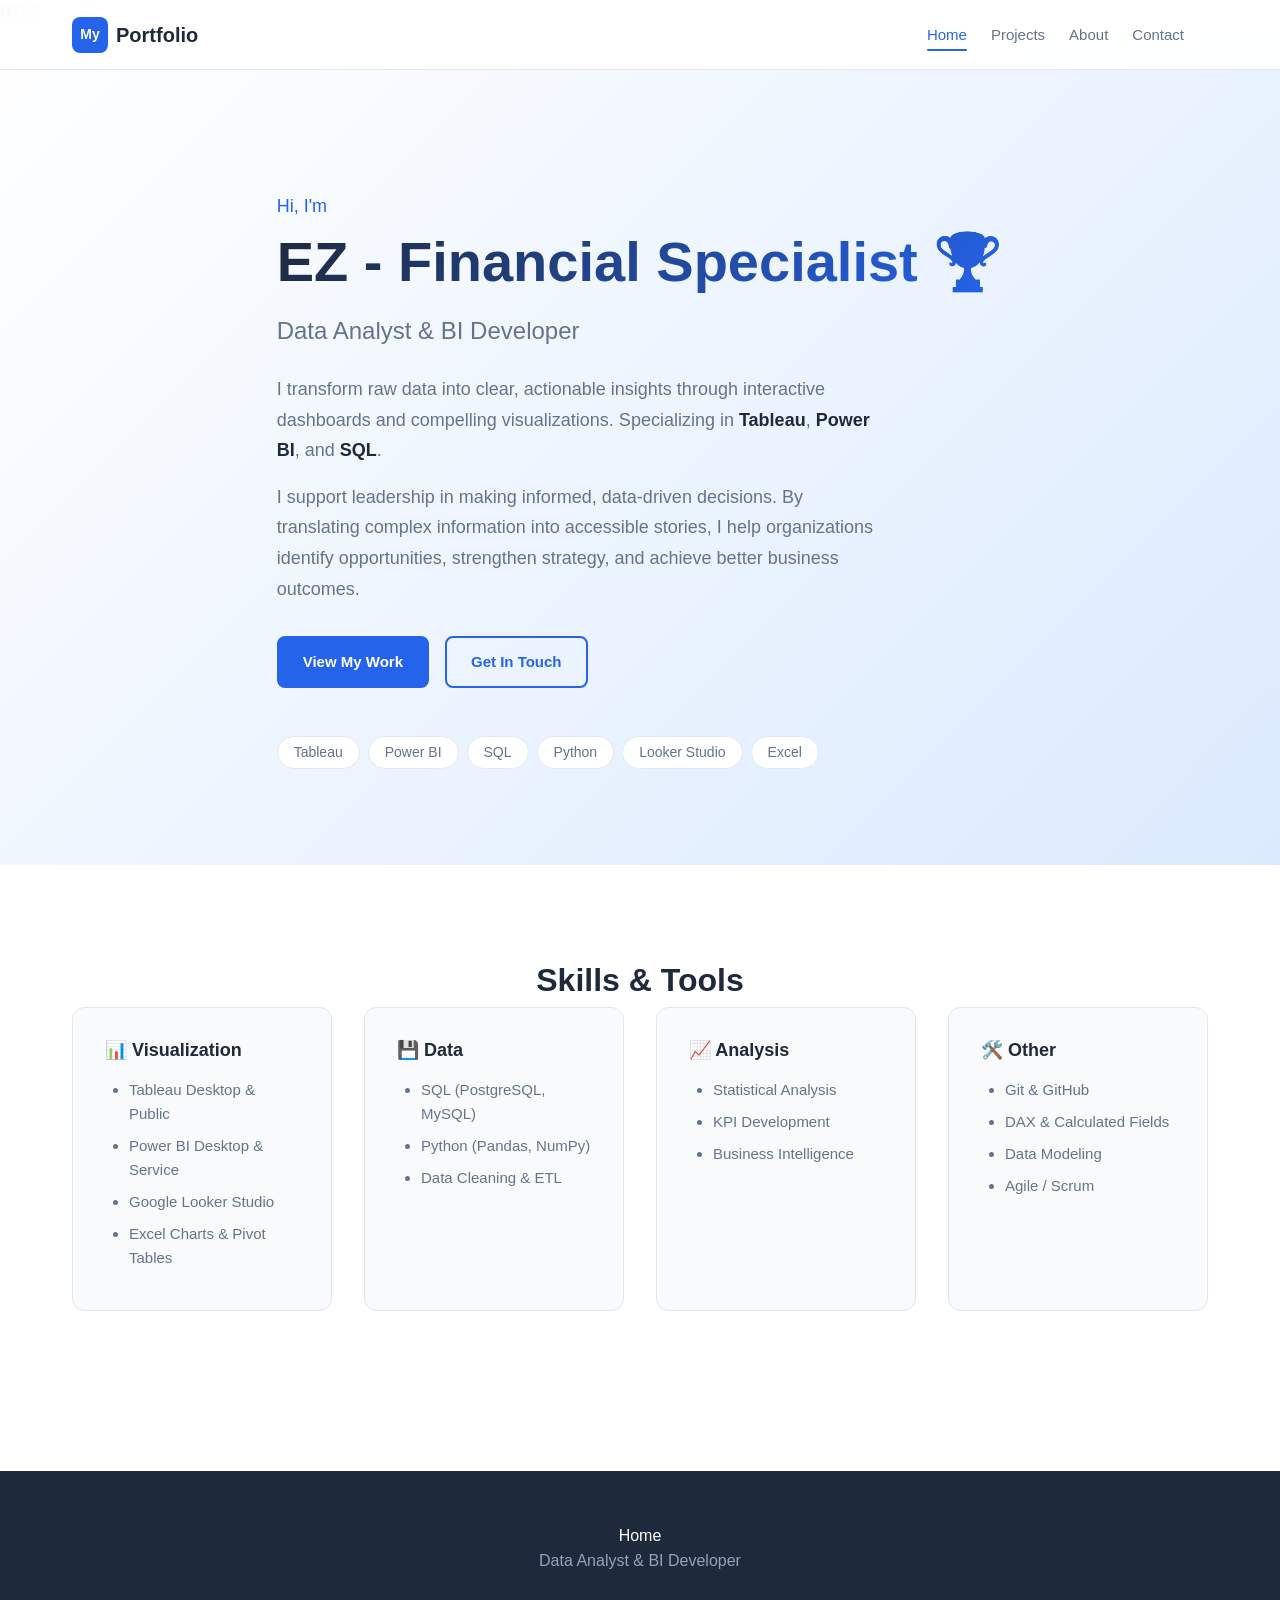
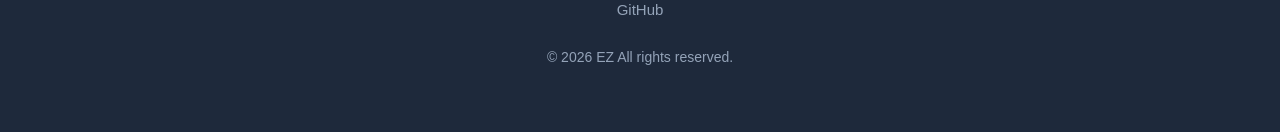
==== commit c25f0216: "Com19" ====
--- a/index.html
+++ b/index.html
@@ -39,7 +39,7 @@
       WHY:  When someone Googles your name or shares your link,
             this info determines what appears.
     -->
-    <title>EZ Data Analyst </Data> — Data Analytics Portfolio</title>
+    <title>Home  | Data Analytics Portfolio</title>
     <meta name="description" content="Data Analytics portfolio featuring 
         Tableau, Power BI, and Looker Studio dashboards. 
         Specializing in data visualization and business intelligence.">
@@ -214,6 +214,7 @@
           WHY:  Gives visitors a quick taste without 
                 having to navigate to the projects page.
         -->
+        <!--
         <section class="featured-projects" aria-label="Featured projects">
             <div class="section-container">
                 <h2 class="section-title">Featured Projects</h2>
@@ -223,7 +224,7 @@
 
                 <div class="projects-grid">
                     <!-- PROJECT CARD 1 -->
-                    <article class="project-card">
+                   <!-- <article class="project-card">
                         <div class="card-image">
                             <img src="images/projects/project1-thumb.webp" 
                                  alt="Screenshot of Sales Performance Dashboard 
@@ -241,7 +242,7 @@
                               alt: Descriptive text for screen readers 
                               and when images fail to load. Be specific!
                             -->
-                            <span class="card-tool-tag">Tableau</span>
+                           <!-- <span class="card-tool-tag">Tableau</span>
                         </div>
                         <div class="card-content">
                             <h3 class="card-title">Sales Performance Dashboard</h3>
@@ -263,7 +264,7 @@
                     </article>
 
                     <!-- PROJECT CARD 2 -->
-                    <article class="project-card">
+                    <!--<article class="project-card">
                         <div class="card-image">
                             <img src="images/projects/project2-thumb.webp" 
                                  alt="Screenshot of HR Analytics Dashboard 
@@ -293,7 +294,7 @@
                     </article>
 
                     <!-- PROJECT CARD 3 -->
-                    <article class="project-card">
+                    <!--<article class="project-card">
                         <div class="card-image">
                             <img src="images/projects/project3-thumb.webp" 
                                  alt="Screenshot of Marketing ROI report 
@@ -324,9 +325,9 @@
                 </div>
 
                 <!-- Link to see all projects -->
-                <div class="section-cta">
+                <!--<div class="section-cta">
                     <a href="projects.html" class="btn btn-outline">
-                        View All Projects →
+                        View All Projects →-->
                     </a>
                 </div>
             </div>
@@ -389,7 +390,7 @@
     <footer class="footer" aria-label="Footer">
         <div class="footer-container">
             <div class="footer-content">
-                <p class="footer-name"></p> Portfolio
+                <p class="footer-name"></p> Home
                 <p class="footer-role">Data Analyst & BI Developer</p>
             </div>
 
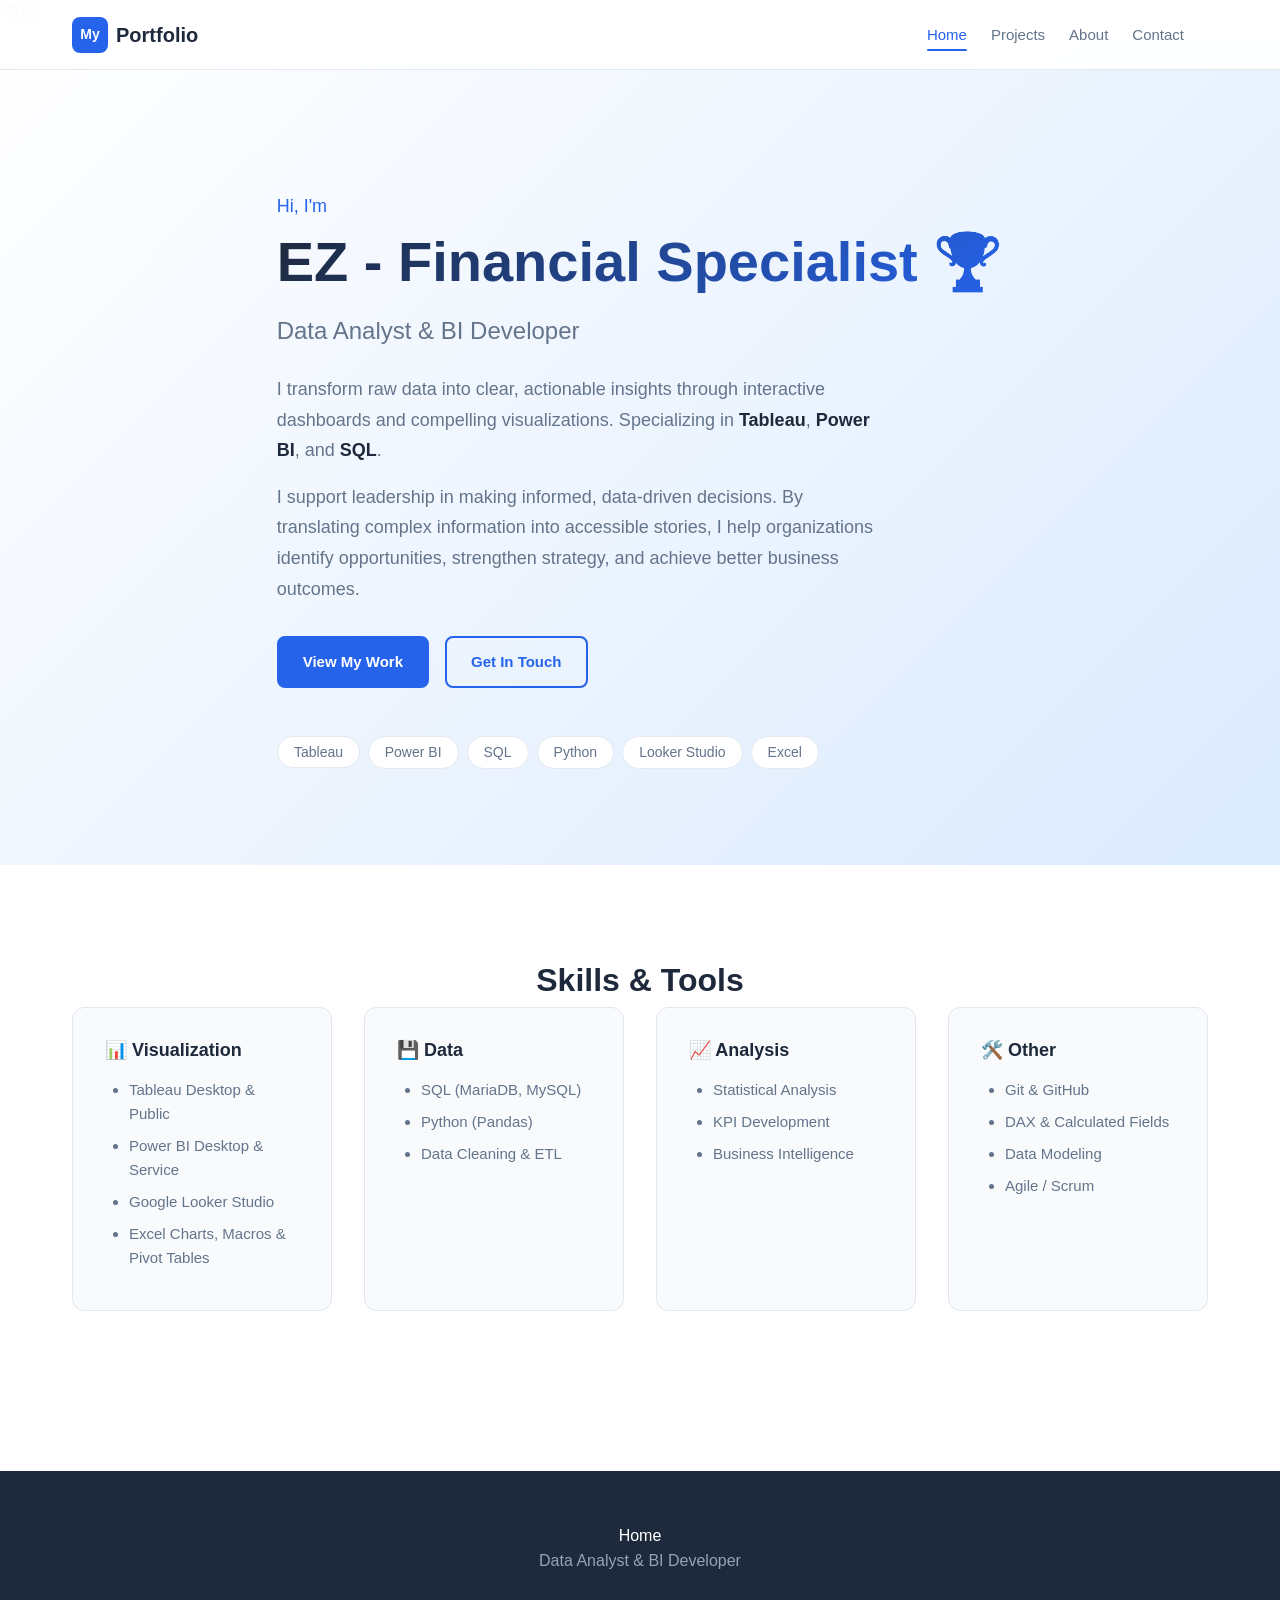
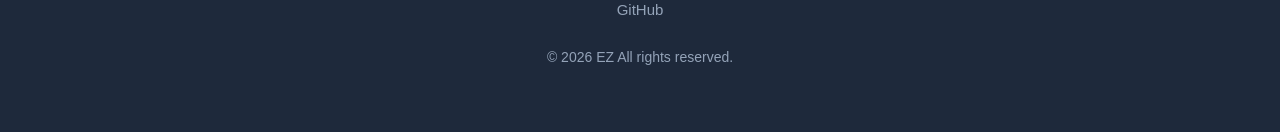
==== commit 45b51c01: "Cimmit19.1" ====
--- a/index.html
+++ b/index.html
@@ -347,15 +347,15 @@
                             <li>Tableau Desktop & Public</li>
                             <li>Power BI Desktop & Service</li>
                             <li>Google Looker Studio</li>
-                            <li>Excel Charts & Pivot Tables</li>
+                            <li>Excel Charts, Macros & Pivot Tables</li>
                         </ul>
                     </div>
 
                     <div class="skill-category">
                         <h3>💾 Data</h3>
                         <ul>
-                            <li>SQL (PostgreSQL, MySQL)</li>
-                            <li>Python (Pandas, NumPy)</li>
+                            <li>SQL (MariaDB, MySQL)</li>
+                            <li>Python (Pandas)</li>
                             <li>Data Cleaning & ETL</li>
                            
                         </ul>
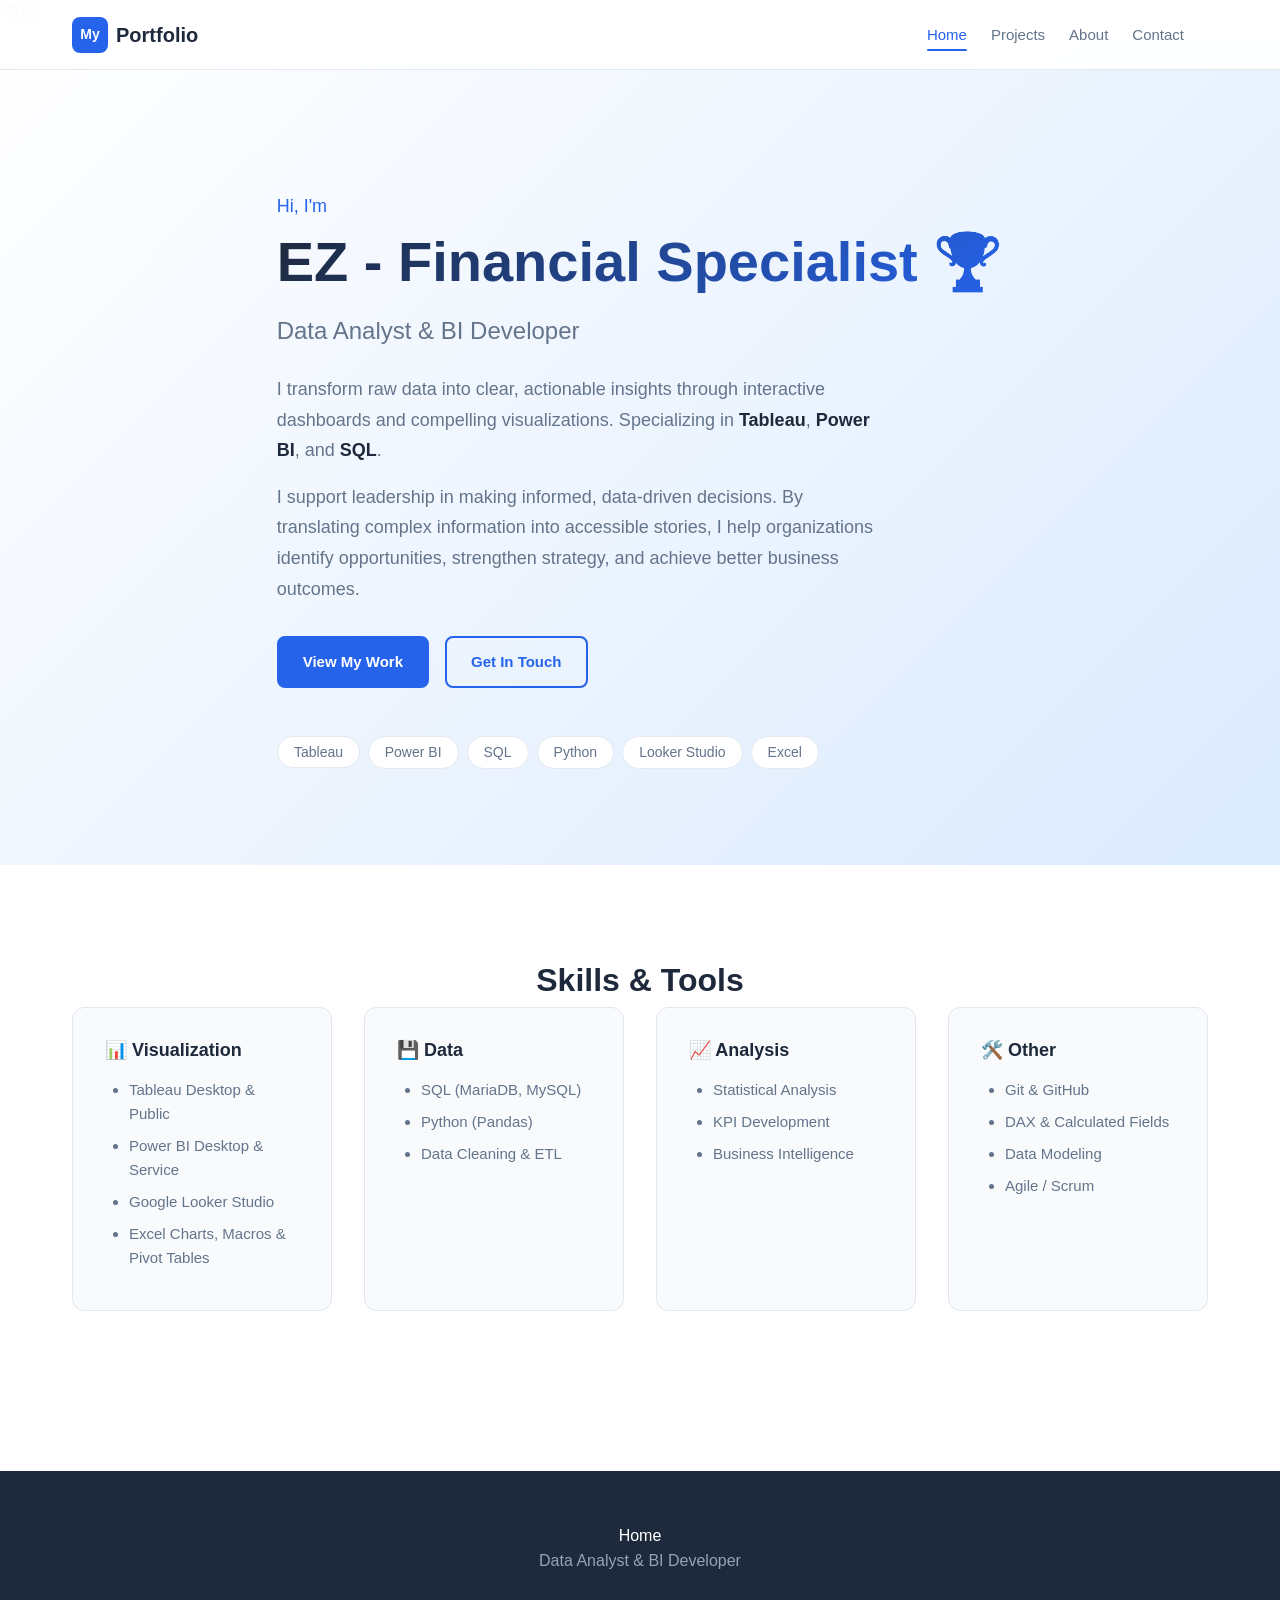
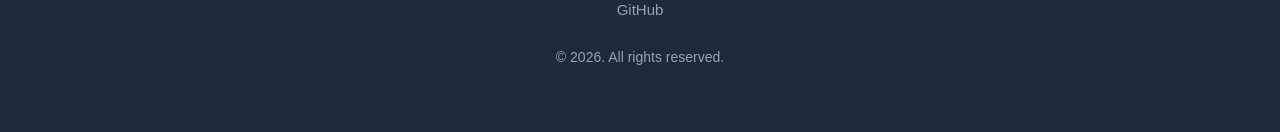
==== commit 53fab10c: "com7456" ====
--- a/index.html
+++ b/index.html
@@ -426,7 +426,7 @@
             </div>
 
             <p class="footer-copyright">
-                © <span id="currentYear"></span> EZ All rights reserved.
+                © <span id="currentYear"></span>. All rights reserved.
             </p>
         </div>
     </footer>
